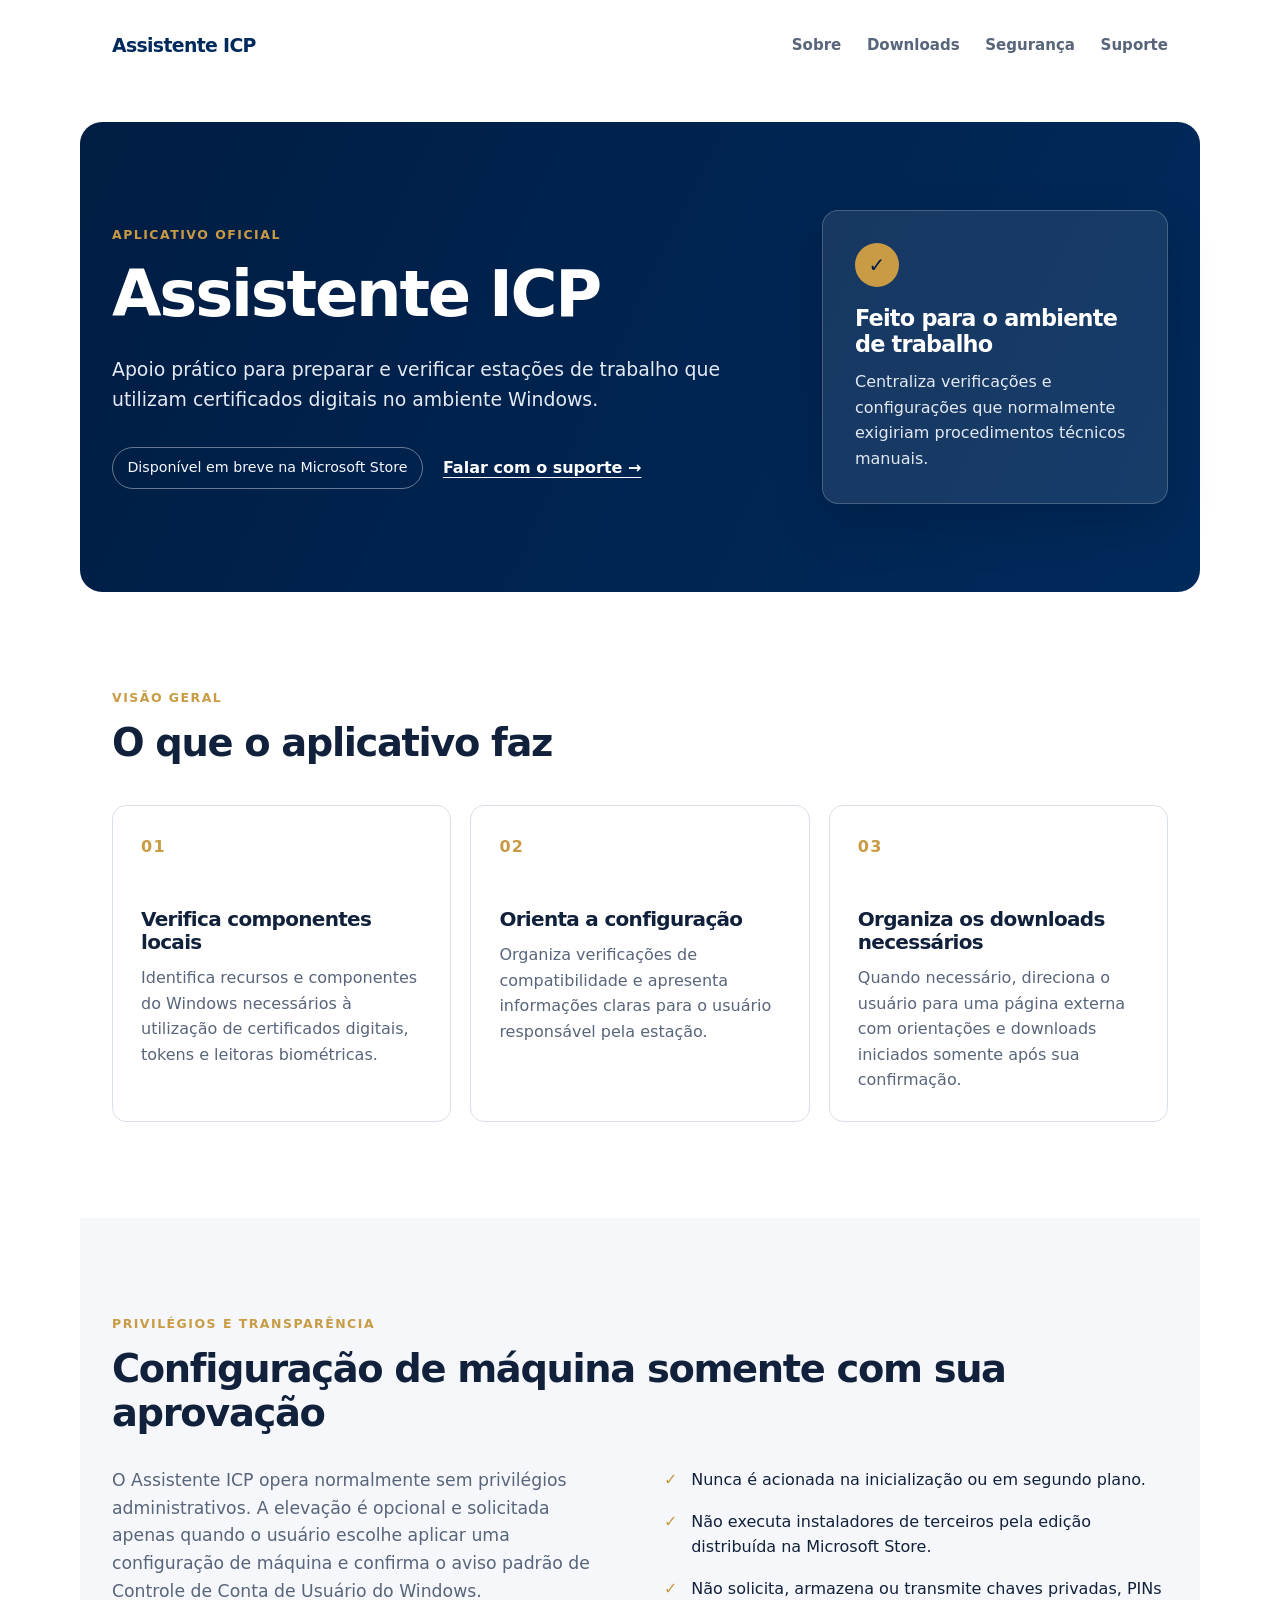
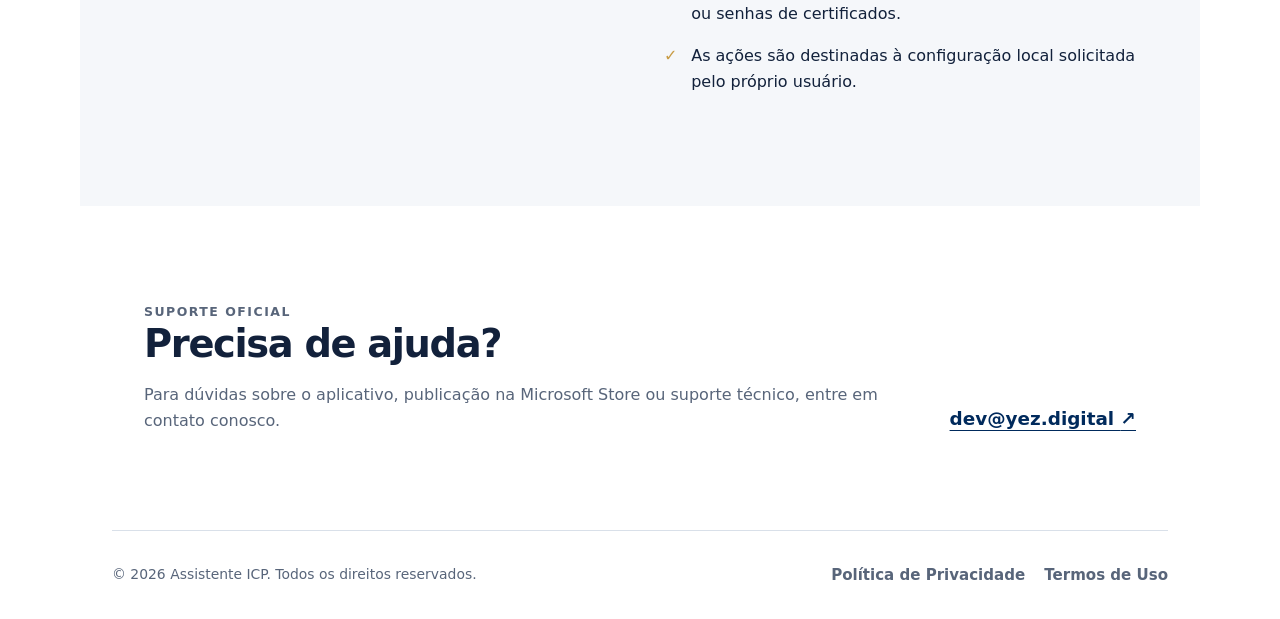
==== landing-yez/index.html @ 41b6a438 "Initial open-source release with unified features" ====
<!doctype html>
<html lang="pt-BR">
  <head>
    <meta charset="utf-8">
    <meta name="viewport" content="width=device-width, initial-scale=1">
    <title>Assistente ICP | Apoio ao certificado digital</title>
    <meta name="description" content="Página oficial do Assistente ICP para apoiar a configuração de estações Windows que utilizam certificados digitais.">
    <link rel="canonical" href="https://yez.digital/assistente-icp/">
    <meta property="og:type" content="website">
    <meta property="og:locale" content="pt_BR">
    <meta property="og:title" content="Assistente ICP | Apoio ao certificado digital">
    <meta property="og:description" content="Aplicativo para apoio à configuração de estações de trabalho com certificados digitais.">
    <meta name="twitter:card" content="summary">
    <meta name="theme-color" content="#002a5c">
    <link rel="stylesheet" href="assets/styles.css">
    <script type="application/ld+json">
      {
        "@context": "https://schema.org",
        "@type": "SoftwareApplication",
        "name": "Assistente ICP",
        "applicationCategory": "BusinessApplication",
        "url": "https://yez.digital/assistente-icp/",
        "email": "dev@yez.digital"
      }
    </script>
  </head>
  <body>
    <a class="skip-link" href="#conteudo">Ir para o conteúdo</a>
    <header class="topbar">
      <a class="brand" href="#inicio" aria-label="Assistente ICP — início">
        <span class="brand-wordmark">Assistente <strong>ICP</strong></span>
      </a>
      <nav aria-label="Navegação principal">
        <a href="#sobre">Sobre</a>
        <a href="downloads.html">Downloads</a>
        <a href="#seguranca">Segurança</a>
        <a href="#suporte">Suporte</a>
      </nav>
    </header>

    <main id="conteudo">
      <section id="inicio" class="hero" aria-labelledby="titulo-principal">
        <div class="hero-copy">
          <p class="eyebrow">Aplicativo oficial</p>
          <h1 id="titulo-principal">Assistente ICP</h1>
          <p class="lead">Apoio prático para preparar e verificar estações de trabalho que utilizam certificados digitais no ambiente Windows.</p>
          <div class="hero-actions">
            <span class="store-status" role="status">Disponível em breve na Microsoft Store</span>
            <a class="text-link" href="mailto:dev@yez.digital">Falar com o suporte <span aria-hidden="true">→</span></a>
          </div>
        </div>
        <aside class="hero-card" aria-label="Resumo do aplicativo">
          <span class="card-icon" aria-hidden="true">✓</span>
          <h2>Feito para o ambiente de trabalho</h2>
          <p>Centraliza verificações e configurações que normalmente exigiriam procedimentos técnicos manuais.</p>
        </aside>
      </section>

      <section id="sobre" class="section" aria-labelledby="sobre-titulo">
        <div class="section-heading">
          <p class="eyebrow">Visão geral</p>
          <h2 id="sobre-titulo">O que o aplicativo faz</h2>
        </div>
        <div class="feature-grid">
          <article>
            <span class="feature-number">01</span>
            <h3>Verifica componentes locais</h3>
            <p>Identifica recursos e componentes do Windows necessários à utilização de certificados digitais, tokens e leitoras biométricas.</p>
          </article>
          <article>
            <span class="feature-number">02</span>
            <h3>Orienta a configuração</h3>
            <p>Organiza verificações de compatibilidade e apresenta informações claras para o usuário responsável pela estação.</p>
          </article>
          <article>
            <span class="feature-number">03</span>
            <h3>Organiza os downloads necessários</h3>
            <p>Quando necessário, direciona o usuário para uma página externa com orientações e downloads iniciados somente após sua confirmação.</p>
          </article>
        </div>
      </section>

      <section id="seguranca" class="section security" aria-labelledby="seguranca-titulo">
        <div class="section-heading">
          <p class="eyebrow">Privilégios e transparência</p>
          <h2 id="seguranca-titulo">Configuração de máquina somente com sua aprovação</h2>
        </div>
        <div class="security-layout">
          <p>O Assistente ICP opera normalmente sem privilégios administrativos. A elevação é opcional e solicitada apenas quando o usuário escolhe aplicar uma configuração de máquina e confirma o aviso padrão de Controle de Conta de Usuário do Windows.</p>
          <ul>
            <li>Nunca é acionada na inicialização ou em segundo plano.</li>
            <li>Não executa instaladores de terceiros pela edição distribuída na Microsoft Store.</li>
            <li>Não solicita, armazena ou transmite chaves privadas, PINs ou senhas de certificados.</li>
            <li>As ações são destinadas à configuração local solicitada pelo próprio usuário.</li>
          </ul>
        </div>
      </section>

      <section id="suporte" class="section support" aria-labelledby="suporte-titulo">
        <div>
          <p class="eyebrow">Suporte oficial</p>
          <h2 id="suporte-titulo">Precisa de ajuda?</h2>
          <p>Para dúvidas sobre o aplicativo, publicação na Microsoft Store ou suporte técnico, entre em contato conosco.</p>
        </div>
        <a class="support-link" href="mailto:dev@yez.digital">dev@yez.digital <span aria-hidden="true">↗</span></a>
      </section>
    </main>

    <footer>
      <span>© <span id="ano">2026</span> Assistente ICP. Todos os direitos reservados.</span>
      <div>
        <a href="privacidade.html">Política de Privacidade</a>
        <a href="termos.html">Termos de Uso</a>
      </div>
    </footer>
  </body>
</html>
---- landing-yez/assets/styles.css ----
:root {
  --navy: #002a5c;
  --navy-dark: #001d43;
  --gold: #c89b44;
  --ink: #12213b;
  --muted: #58657a;
  --line: #d9e0e9;
  --surface: #f5f7fa;
  --white: #ffffff;
  --max-width: 1120px;
}

* { box-sizing: border-box; }
html { scroll-behavior: smooth; }
body { margin: 0; background: var(--white); color: var(--ink); font-family: Inter, ui-sans-serif, system-ui, -apple-system, BlinkMacSystemFont, "Segoe UI", sans-serif; line-height: 1.6; }
a { color: inherit; }
.skip-link { position: absolute; left: -9999px; top: 0; z-index: 20; background: var(--white); color: var(--navy); padding: .75rem 1rem; }
.skip-link:focus { left: 1rem; top: 1rem; outline: 3px solid var(--gold); }
.topbar, main, footer { max-width: var(--max-width); margin: 0 auto; }
.topbar { min-height: 90px; display: flex; align-items: center; justify-content: space-between; padding: 0 2rem; }
.brand { display: inline-flex; align-items: center; color: var(--navy); text-decoration: none; }
.brand-wordmark { font-size: 1.18rem; font-weight: 650; letter-spacing: -.035em; }
.brand-wordmark strong { color: var(--navy); font-weight: 850; }
nav { display: flex; gap: 1.6rem; }
nav a, footer a { color: var(--muted); text-decoration: none; font-size: .94rem; font-weight: 650; }
nav a:hover, nav a:focus-visible, footer a:hover, footer a:focus-visible { color: var(--navy); text-decoration: underline; }
.hero { margin: 2rem auto 0; min-height: 470px; padding: 5.5rem 2rem; background: linear-gradient(115deg, var(--navy-dark), var(--navy)); color: var(--white); display: grid; grid-template-columns: minmax(0, 1.4fr) minmax(280px, .75fr); gap: 4rem; align-items: center; border-radius: 22px; }
.eyebrow { margin: 0 0 .8rem; color: var(--gold); font-size: .78rem; font-weight: 800; letter-spacing: .12em; text-transform: uppercase; }
h1, h2, h3 { line-height: 1.15; letter-spacing: -.035em; }
h1 { max-width: 700px; margin: 0; font-size: clamp(2.55rem, 5vw, 4.7rem); }
.lead { max-width: 620px; margin: 1.4rem 0 0; color: #e4eaf4; font-size: 1.18rem; }
.hero-actions { display: flex; flex-wrap: wrap; align-items: center; gap: 1.25rem; margin-top: 2rem; }
.store-status { display: inline-block; border: 1px solid rgba(255,255,255,.4); border-radius: 999px; padding: .55rem .9rem; color: #f4f7fc; font-size: .89rem; }
.text-link { color: var(--white); font-weight: 750; text-underline-offset: 4px; }
.hero-card { padding: 2rem; border: 1px solid rgba(255,255,255,.2); border-radius: 16px; background: rgba(255,255,255,.09); box-shadow: 0 20px 50px rgba(0,0,0,.15); }
.card-icon { display: grid; width: 44px; height: 44px; place-items: center; border-radius: 50%; background: var(--gold); color: var(--navy-dark); font-weight: 900; font-size: 1.25rem; }
.hero-card h2 { margin: 1.2rem 0 .7rem; font-size: 1.4rem; }
.hero-card p { margin: 0; color: #e2e9f3; }
.section { padding: 6rem 2rem; }
.section-heading { max-width: 720px; }
.section h2 { margin: 0; font-size: clamp(2rem, 3vw, 3rem); }
.feature-grid { display: grid; grid-template-columns: repeat(3, 1fr); gap: 1.2rem; margin-top: 2.5rem; }
.feature-grid article { min-height: 250px; padding: 1.75rem; border: 1px solid var(--line); border-radius: 14px; background: var(--white); }
.feature-number { color: var(--gold); font-weight: 850; letter-spacing: .08em; }
.feature-grid h3 { margin: 3rem 0 .7rem; font-size: 1.25rem; }
.feature-grid p, .support p { margin: 0; color: var(--muted); }
.security { max-width: none; background: var(--surface); }
.security > *, .support { max-width: calc(var(--max-width) - 4rem); margin-left: auto; margin-right: auto; }
.security-layout { display: grid; grid-template-columns: 1fr 1fr; gap: 3rem; margin-top: 2rem; }
.security-layout > p { margin: 0; color: var(--muted); font-size: 1.08rem; }
.security-layout ul { margin: 0; padding: 0; list-style: none; }
.security-layout li { position: relative; padding: 0 0 1rem 1.7rem; color: var(--ink); }
.security-layout li::before { position: absolute; left: 0; content: "✓"; color: var(--gold); font-weight: 900; }
.support { display: flex; align-items: end; justify-content: space-between; gap: 2rem; border-bottom: 1px solid var(--line); }
.support h2 { margin: 0 0 1rem; }
.support-link { flex: none; color: var(--navy); font-size: 1.15rem; font-weight: 800; text-underline-offset: 5px; }
footer { display: flex; justify-content: space-between; gap: 1rem; padding: 2rem; color: var(--muted); font-size: .87rem; }
footer div { display: flex; gap: 1.2rem; }
.legal { max-width: 800px; margin: 0 auto; padding: 3rem 2rem 6rem; }
.legal h1 { color: var(--navy); font-size: clamp(2.3rem, 5vw, 3.5rem); }
.legal h2 { margin-top: 2.4rem; font-size: 1.35rem; }
.legal p, .legal li { color: #44536a; }
.legal .back { color: var(--navy); font-weight: 750; }
.downloads-page { padding: 0 2rem; }
.downloads-hero { margin: 2rem 0 0; padding: 4.5rem clamp(1.5rem, 5vw, 4.5rem); border-radius: 22px; background: linear-gradient(125deg, var(--navy-dark), var(--navy)); color: var(--white); }
.downloads-hero h1 { max-width: 850px; }
.downloads-hero .lead { max-width: 760px; }
.quick-links { display: flex; flex-wrap: wrap; gap: .7rem; margin-top: 2rem; }
.quick-links a { padding: .65rem 1rem; border: 1px solid rgba(255,255,255,.34); border-radius: 999px; color: var(--white); text-decoration: none; font-size: .9rem; font-weight: 750; }
.quick-links a:hover, .quick-links a:focus-visible { border-color: var(--gold); background: rgba(255,255,255,.08); }
.download-notice { display: grid; grid-template-columns: auto 1fr; gap: 1.5rem; align-items: center; margin: 1.5rem 0 0; padding: 1.25rem 1.5rem; border: 1px solid #e4d2ad; border-radius: 14px; background: #fffaf0; color: #5d471b; }
.download-notice strong { color: var(--navy); }
.download-notice p { margin: 0; }
.download-section { padding: 5.5rem 0; scroll-margin-top: 1rem; }
.download-section + .download-section { border-top: 1px solid var(--line); }
.download-section .section-heading > p:last-child { color: var(--muted); }
.download-grid { display: grid; grid-template-columns: repeat(2, minmax(0, 1fr)); gap: 1.15rem; margin-top: 2.5rem; }
.download-grid-three { grid-template-columns: repeat(3, minmax(0, 1fr)); }
.download-card { display: flex; min-height: 265px; flex-direction: column; padding: 1.6rem; border: 1px solid var(--line); border-radius: 16px; background: var(--white); scroll-margin-top: 1.5rem; transition: border-color .2s ease, box-shadow .2s ease, transform .2s ease; }
.download-card:target { border-color: var(--gold); box-shadow: 0 0 0 4px rgba(200,155,68,.2), 0 18px 42px rgba(0,42,92,.12); transform: translateY(-2px); }
.download-type { color: var(--gold); font-size: .74rem; font-weight: 850; letter-spacing: .1em; text-transform: uppercase; }
.download-card h3 { margin: .9rem 0 .65rem; color: var(--navy); font-size: 1.3rem; }
.download-card p { margin: 0 0 1.4rem; color: var(--muted); }
.download-button, .download-actions a { display: inline-flex; align-items: center; justify-content: space-between; gap: .75rem; margin-top: auto; border-radius: 9px; background: var(--navy); color: var(--white); padding: .75rem .9rem; text-decoration: none; font-size: .9rem; font-weight: 750; }
.download-button:hover, .download-button:focus-visible, .download-actions a:hover, .download-actions a:focus-visible { background: var(--navy-dark); outline: 3px solid rgba(200,155,68,.45); outline-offset: 2px; }
.download-actions { display: flex; flex-wrap: wrap; gap: .55rem; margin-top: auto; }
.download-actions a { margin-top: 0; flex: 1 1 auto; }
.download-support { display: flex; align-items: end; justify-content: space-between; gap: 2rem; padding: 4rem; margin-bottom: 4rem; border-radius: 18px; background: var(--surface); }
.download-support h2 { margin: 0 0 .7rem; color: var(--navy); font-size: clamp(1.8rem, 3vw, 2.7rem); }
.download-support p:last-child { margin: 0; color: var(--muted); }
@media (max-width: 760px) {
  .topbar { min-height: auto; flex-direction: column; gap: .25rem; padding: .65rem 1rem 1rem; } nav { justify-content: center; flex-wrap: wrap; gap: .45rem 1rem; } .hero { margin: 0; padding: 4rem 1.5rem; grid-template-columns: 1fr; border-radius: 0; gap: 2.5rem; } .section { padding: 4rem 1.5rem; } .feature-grid, .security-layout { grid-template-columns: 1fr; gap: 1rem; } .support { display: block; } .support-link { display: inline-block; margin-top: 1.5rem; } footer { padding: 1.5rem; flex-direction: column; } footer div { flex-wrap: wrap; }
  .downloads-page { padding: 0; } .downloads-hero { margin: 0; padding: 3.5rem 1.5rem; border-radius: 0; } .download-notice { grid-template-columns: 1fr; margin: 1.25rem; gap: .35rem; } .download-section { padding: 4rem 1.25rem; } .download-grid, .download-grid-three { grid-template-columns: 1fr; } .download-support { display: block; margin: 0 1.25rem 3rem; padding: 2rem 1.5rem; } .download-support .support-link { margin-top: 1.25rem; }
}
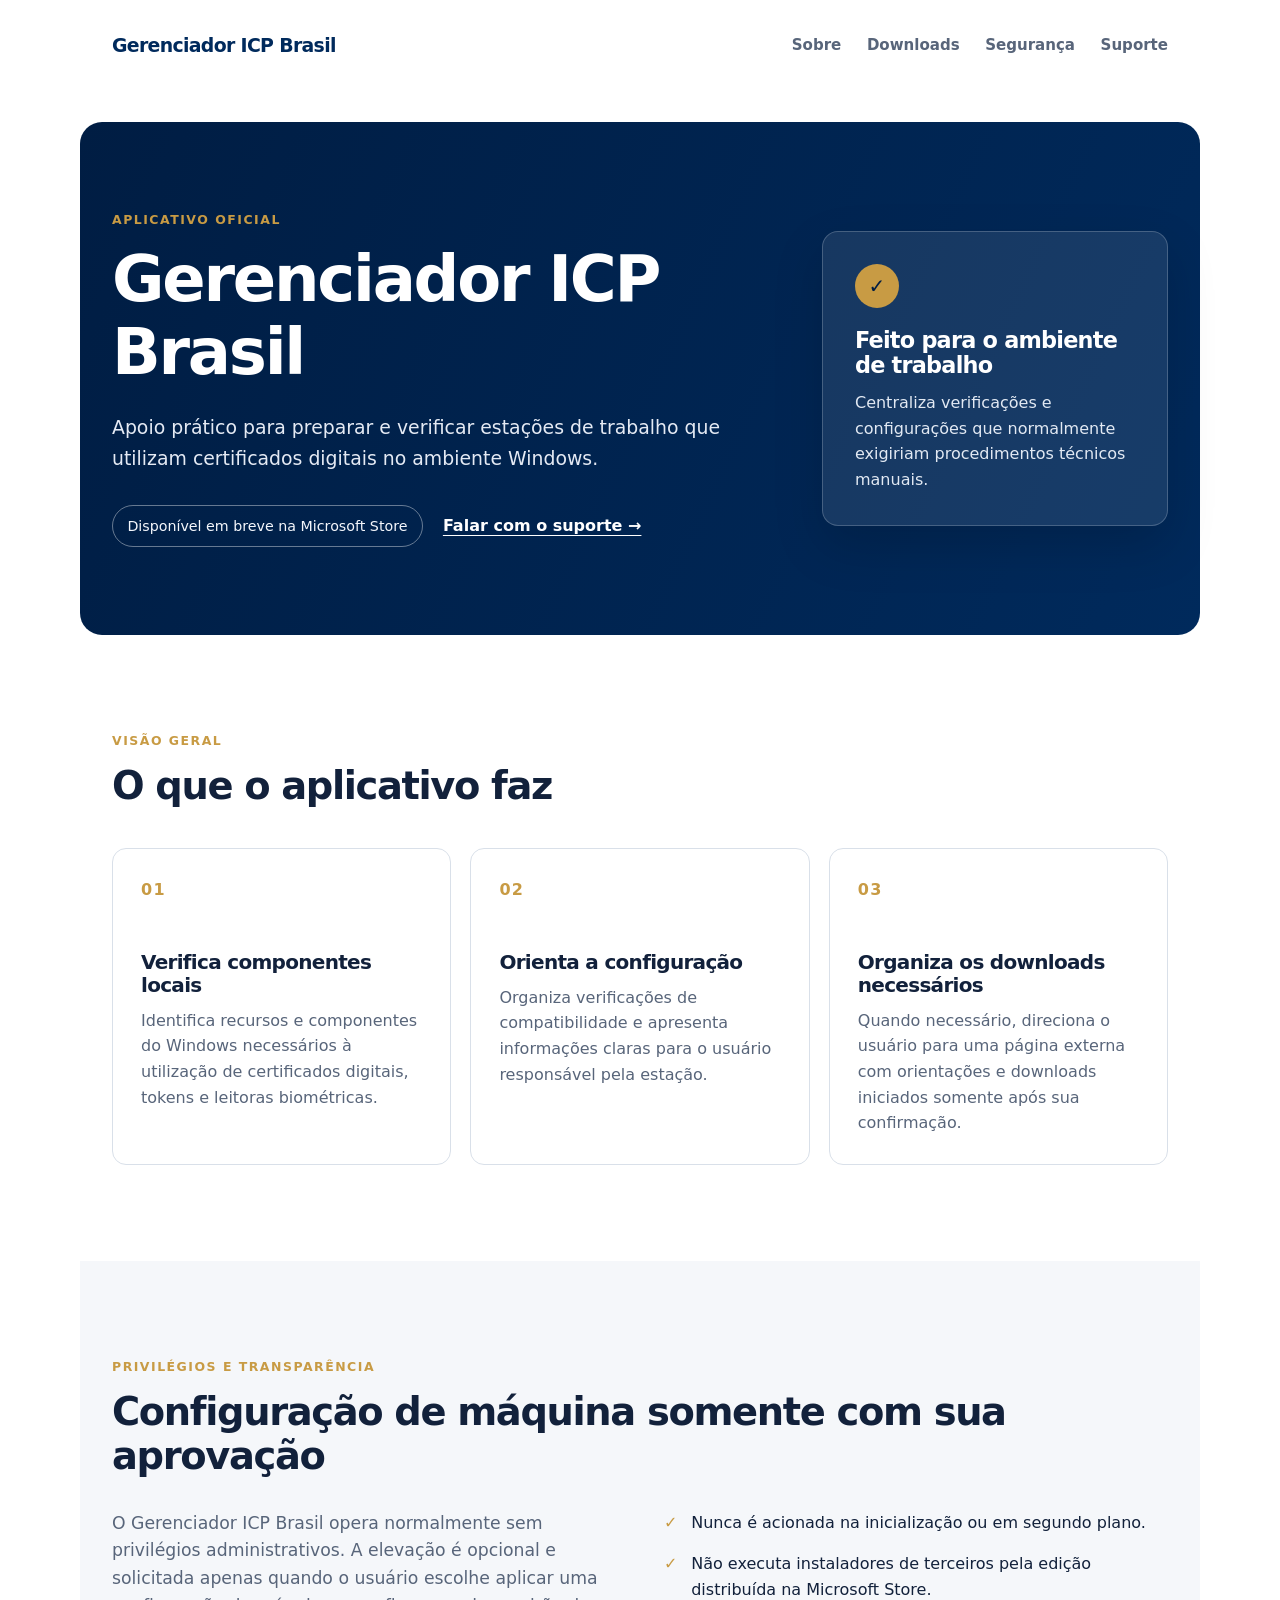
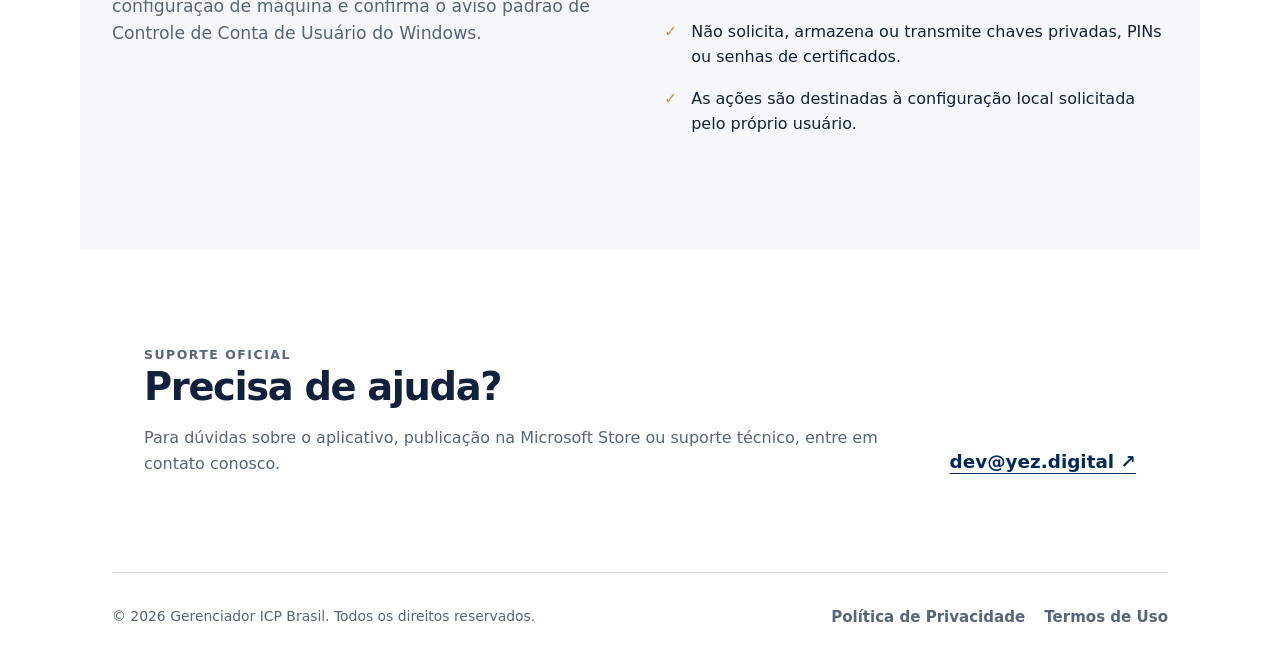
==== commit 9fb160e9: "Restore Gerenciador ICP Brasil product name" ====
--- a/landing-yez/index.html
+++ b/landing-yez/index.html
@@ -3,12 +3,12 @@
   <head>
     <meta charset="utf-8">
     <meta name="viewport" content="width=device-width, initial-scale=1">
-    <title>Assistente ICP | Apoio ao certificado digital</title>
-    <meta name="description" content="Página oficial do Assistente ICP para apoiar a configuração de estações Windows que utilizam certificados digitais.">
-    <link rel="canonical" href="https://yez.digital/assistente-icp/">
+    <title>Gerenciador ICP Brasil | Apoio ao certificado digital</title>
+    <meta name="description" content="Página oficial do Gerenciador ICP Brasil para apoiar a configuração de estações Windows que utilizam certificados digitais.">
+    <link rel="canonical" href="https://yez.digital/gerenciador-icp-brasil/">
     <meta property="og:type" content="website">
     <meta property="og:locale" content="pt_BR">
-    <meta property="og:title" content="Assistente ICP | Apoio ao certificado digital">
+    <meta property="og:title" content="Gerenciador ICP Brasil | Apoio ao certificado digital">
     <meta property="og:description" content="Aplicativo para apoio à configuração de estações de trabalho com certificados digitais.">
     <meta name="twitter:card" content="summary">
     <meta name="theme-color" content="#002a5c">
@@ -17,9 +17,9 @@
       {
         "@context": "https://schema.org",
         "@type": "SoftwareApplication",
-        "name": "Assistente ICP",
+        "name": "Gerenciador ICP Brasil",
         "applicationCategory": "BusinessApplication",
-        "url": "https://yez.digital/assistente-icp/",
+        "url": "https://yez.digital/gerenciador-icp-brasil/",
         "email": "dev@yez.digital"
       }
     </script>
@@ -27,8 +27,8 @@
   <body>
     <a class="skip-link" href="#conteudo">Ir para o conteúdo</a>
     <header class="topbar">
-      <a class="brand" href="#inicio" aria-label="Assistente ICP — início">
-        <span class="brand-wordmark">Assistente <strong>ICP</strong></span>
+      <a class="brand" href="#inicio" aria-label="Gerenciador ICP Brasil — início">
+        <span class="brand-wordmark">Gerenciador <strong>ICP Brasil</strong></span>
       </a>
       <nav aria-label="Navegação principal">
         <a href="#sobre">Sobre</a>
@@ -42,7 +42,7 @@
       <section id="inicio" class="hero" aria-labelledby="titulo-principal">
         <div class="hero-copy">
           <p class="eyebrow">Aplicativo oficial</p>
-          <h1 id="titulo-principal">Assistente ICP</h1>
+          <h1 id="titulo-principal">Gerenciador ICP Brasil</h1>
           <p class="lead">Apoio prático para preparar e verificar estações de trabalho que utilizam certificados digitais no ambiente Windows.</p>
           <div class="hero-actions">
             <span class="store-status" role="status">Disponível em breve na Microsoft Store</span>
@@ -86,7 +86,7 @@
           <h2 id="seguranca-titulo">Configuração de máquina somente com sua aprovação</h2>
         </div>
         <div class="security-layout">
-          <p>O Assistente ICP opera normalmente sem privilégios administrativos. A elevação é opcional e solicitada apenas quando o usuário escolhe aplicar uma configuração de máquina e confirma o aviso padrão de Controle de Conta de Usuário do Windows.</p>
+          <p>O Gerenciador ICP Brasil opera normalmente sem privilégios administrativos. A elevação é opcional e solicitada apenas quando o usuário escolhe aplicar uma configuração de máquina e confirma o aviso padrão de Controle de Conta de Usuário do Windows.</p>
           <ul>
             <li>Nunca é acionada na inicialização ou em segundo plano.</li>
             <li>Não executa instaladores de terceiros pela edição distribuída na Microsoft Store.</li>
@@ -107,7 +107,7 @@
     </main>
 
     <footer>
-      <span>© <span id="ano">2026</span> Assistente ICP. Todos os direitos reservados.</span>
+      <span>© <span id="ano">2026</span> Gerenciador ICP Brasil. Todos os direitos reservados.</span>
       <div>
         <a href="privacidade.html">Política de Privacidade</a>
         <a href="termos.html">Termos de Uso</a>
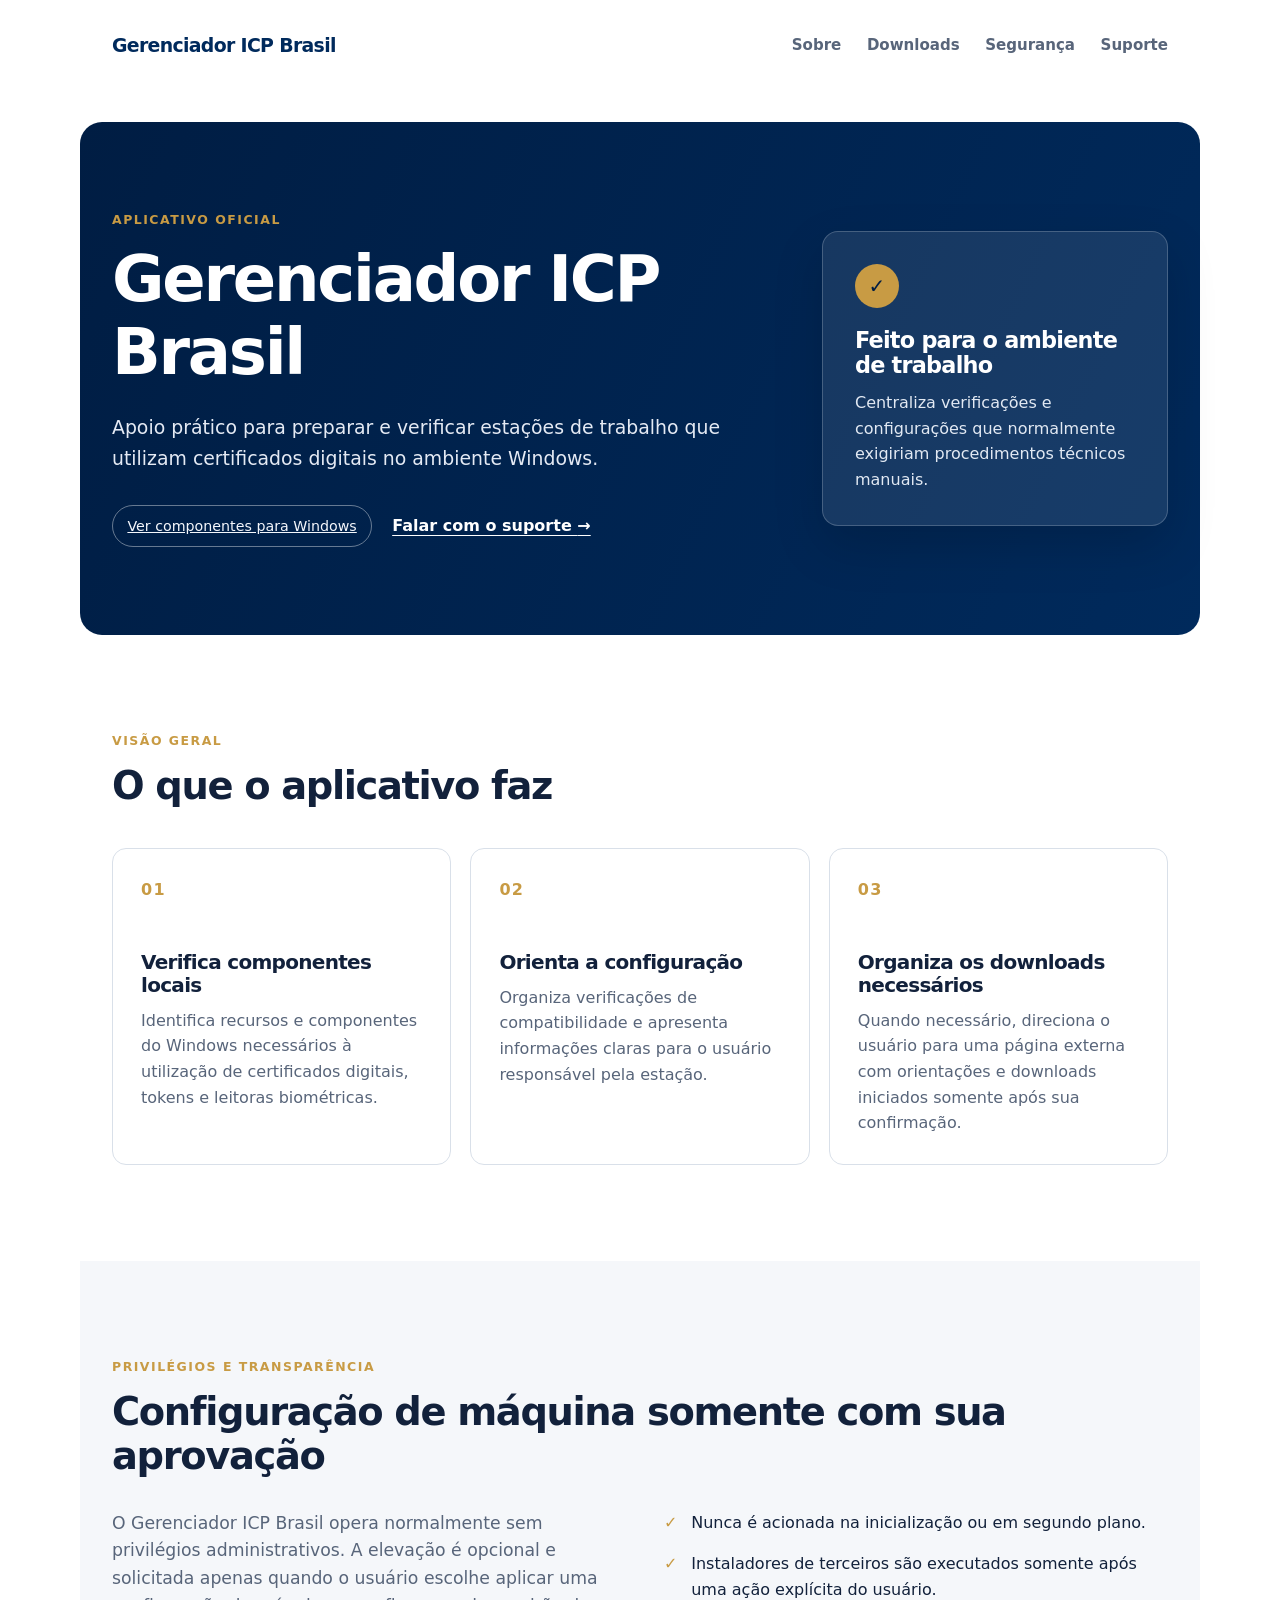
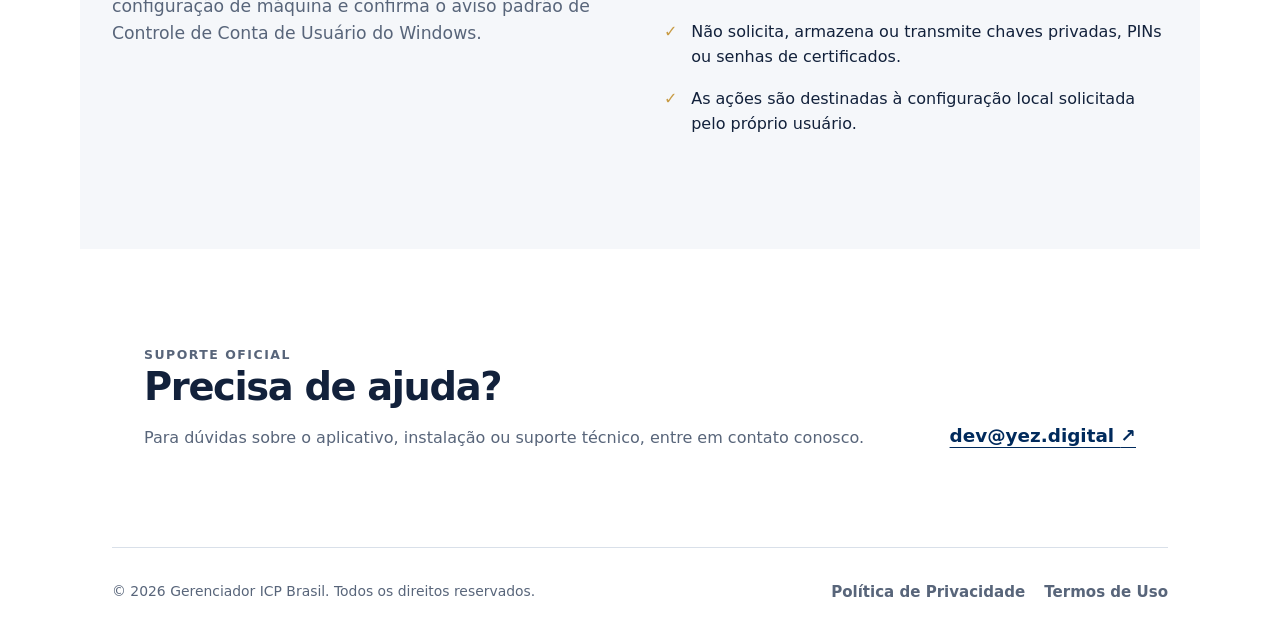
==== commit 7855c63c: "Prepare secure public release workflow" ====
--- a/landing-yez/index.html
+++ b/landing-yez/index.html
@@ -45,7 +45,7 @@
           <h1 id="titulo-principal">Gerenciador ICP Brasil</h1>
           <p class="lead">Apoio prático para preparar e verificar estações de trabalho que utilizam certificados digitais no ambiente Windows.</p>
           <div class="hero-actions">
-            <span class="store-status" role="status">Disponível em breve na Microsoft Store</span>
+            <a class="store-status" href="downloads.html">Ver componentes para Windows</a>
             <a class="text-link" href="mailto:dev@yez.digital">Falar com o suporte <span aria-hidden="true">→</span></a>
           </div>
         </div>
@@ -89,7 +89,7 @@
           <p>O Gerenciador ICP Brasil opera normalmente sem privilégios administrativos. A elevação é opcional e solicitada apenas quando o usuário escolhe aplicar uma configuração de máquina e confirma o aviso padrão de Controle de Conta de Usuário do Windows.</p>
           <ul>
             <li>Nunca é acionada na inicialização ou em segundo plano.</li>
-            <li>Não executa instaladores de terceiros pela edição distribuída na Microsoft Store.</li>
+            <li>Instaladores de terceiros são executados somente após uma ação explícita do usuário.</li>
             <li>Não solicita, armazena ou transmite chaves privadas, PINs ou senhas de certificados.</li>
             <li>As ações são destinadas à configuração local solicitada pelo próprio usuário.</li>
           </ul>
@@ -100,7 +100,7 @@
         <div>
           <p class="eyebrow">Suporte oficial</p>
           <h2 id="suporte-titulo">Precisa de ajuda?</h2>
-          <p>Para dúvidas sobre o aplicativo, publicação na Microsoft Store ou suporte técnico, entre em contato conosco.</p>
+          <p>Para dúvidas sobre o aplicativo, instalação ou suporte técnico, entre em contato conosco.</p>
         </div>
         <a class="support-link" href="mailto:dev@yez.digital">dev@yez.digital <span aria-hidden="true">↗</span></a>
       </section>
